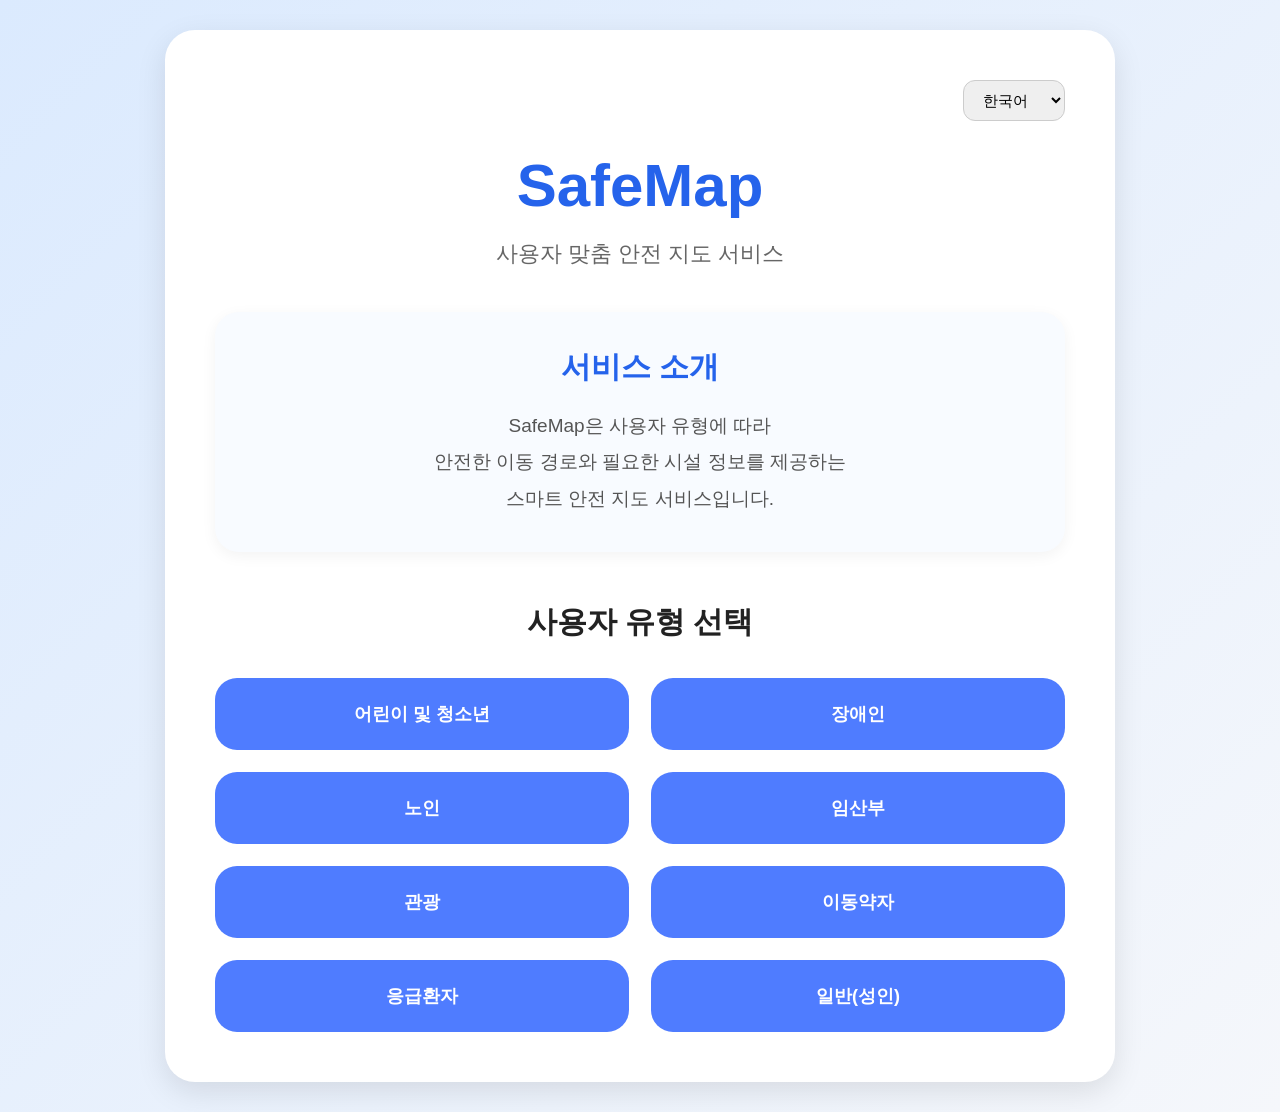
==== index.html @ ef24e7d9 "Add files via upload" ====
<!DOCTYPE html>
<html lang="ko">

<head>

    <meta charset="UTF-8">

    <meta name="viewport"
    content="width=device-width, initial-scale=1.0">

    <title>SafeMap</title>

    <link rel="stylesheet" href="style.css">

</head>

<body>

    <div class="container">

        <!-- 언어 선택 -->
        <div class="lang-box">

            <select id="langSelect">

                <option value="ko">한국어</option>

                <option value="en">English</option>

                <option value="ja">日本語</option>

                <option value="zh">中文</option>

            </select>

        </div>



        <!-- 제목 -->
        <h1 id="title">
            SafeMap
        </h1>



        <!-- 부제목 -->
        <p id="subtitle">

            사용자 맞춤 안전 지도 서비스

        </p>



        <!-- 서비스 설명 -->
        <div class="service-box">

            <h2 id="serviceTitle">
                서비스 소개
            </h2>

            <p id="serviceText">

                SafeMap은 사용자 유형에 따라<br>

                안전한 이동 경로와 필요한 시설 정보를 제공하는<br>

                스마트 안전 지도 서비스입니다.

            </p>

        </div>



        <!-- 사용자 선택 -->
        <h2 class="select-title" id="selectTitle">

            사용자 유형 선택

        </h2>



        <!-- 버튼 -->
        <div class="buttons">

            <button
            onclick="movePage('child.html')"
            id="childBtn">

                어린이 및 청소년 

            </button>



            <button
            onclick="movePage('disabled.html')"
            id="disabledBtn">

                장애인

            </button>



            <button
            onclick="movePage('senior.html')"
            id="seniorBtn">

                노인

            </button>



            <button
            onclick="movePage('pregnant.html')"
            id="pregnantBtn">

                임산부

            </button>



            <button
            onclick="movePage('tourist.html')"
            id="touristBtn">

                관광

            </button>



            <button
            onclick="movePage('weak.html')"
            id="weakBtn">

                이동약자

            </button>



            <button
            onclick="movePage('emergency.html')"
            id="emergencyBtn">

                응급환자

            </button>



            <button
            onclick="movePage('adult.html')"
            id="adultBtn">

                일반(성인)

            </button>

        </div>

    </div>



    <script src="script.js"></script>

</body>
</html>
---- style.css ----
* {

    margin: 0;

    padding: 0;

    box-sizing: border-box;
}



body {

    font-family: 'Malgun Gothic', sans-serif;

    background: linear-gradient(
        135deg,
        #dbeafe,
        #f5f7fb
    );

    min-height: 100vh;

    display: flex;

    justify-content: center;

    align-items: center;

    padding: 30px;
}



/* 전체 박스 */

.container {

    width: 90%;

    max-width: 950px;

    background-color: white;

    padding: 50px;

    border-radius: 30px;

    box-shadow: 0 10px 30px rgba(0,0,0,0.1);

    text-align: center;
}



/* 언어 선택 */

.lang-box {

    width: 100%;

    display: flex;

    justify-content: flex-end;

    margin-bottom: 30px;
}



#langSelect {

    padding: 10px 15px;

    border-radius: 12px;

    border: 1px solid #ccc;

    font-size: 15px;

    cursor: pointer;

    outline: none;

    transition: 0.2s;
}



#langSelect:hover {

    border-color: #4f7cff;
}



/* 제목 */

#title {

    font-size: 60px;

    color: #2563eb;

    margin-bottom: 15px;
}



/* 부제목 */

#subtitle {

    font-size: 22px;

    color: #666;

    margin-bottom: 40px;

    line-height: 1.7;
}



/* 서비스 소개 */

.service-box {

    background-color: #f8fbff;

    padding: 35px;

    border-radius: 24px;

    margin-bottom: 50px;

    box-shadow: 0 4px 15px rgba(0,0,0,0.05);
}



/* 서비스 소개 제목 */

#serviceTitle {

    font-size: 30px;

    color: #2563eb;

    margin-bottom: 20px;
}



/* 서비스 설명 */

#serviceText {

    font-size: 19px;

    color: #555;

    line-height: 1.9;
}



/* 사용자 선택 제목 */

.select-title {

    font-size: 30px;

    color: #222;

    margin-bottom: 35px;
}



/* 버튼 영역 */

.buttons {

    display: grid;

    grid-template-columns: repeat(2, 1fr);

    gap: 22px;
}



/* 버튼 */

button {

    padding: 24px;

    border: none;

    border-radius: 22px;

    background-color: #4f7cff;

    color: white;

    font-size: 18px;

    font-weight: bold;

    cursor: pointer;

    transition: 0.25s;
}



button:hover {

    transform: translateY(-5px);

    background-color: #2f5be7;

    box-shadow: 0 8px 20px rgba(79,124,255,0.3);
}



/* 모바일 */

@media screen and (max-width: 768px) {

    .container {

        padding: 30px 20px;
    }

    #title {

        font-size: 42px;
    }

    #subtitle {

        font-size: 17px;
    }

    #serviceTitle {

        font-size: 24px;
    }

    #serviceText {

        font-size: 16px;
    }

    .select-title {

        font-size: 24px;
    }

    .buttons {

        grid-template-columns: 1fr;
    }

    button {

        font-size: 16px;
    }
}
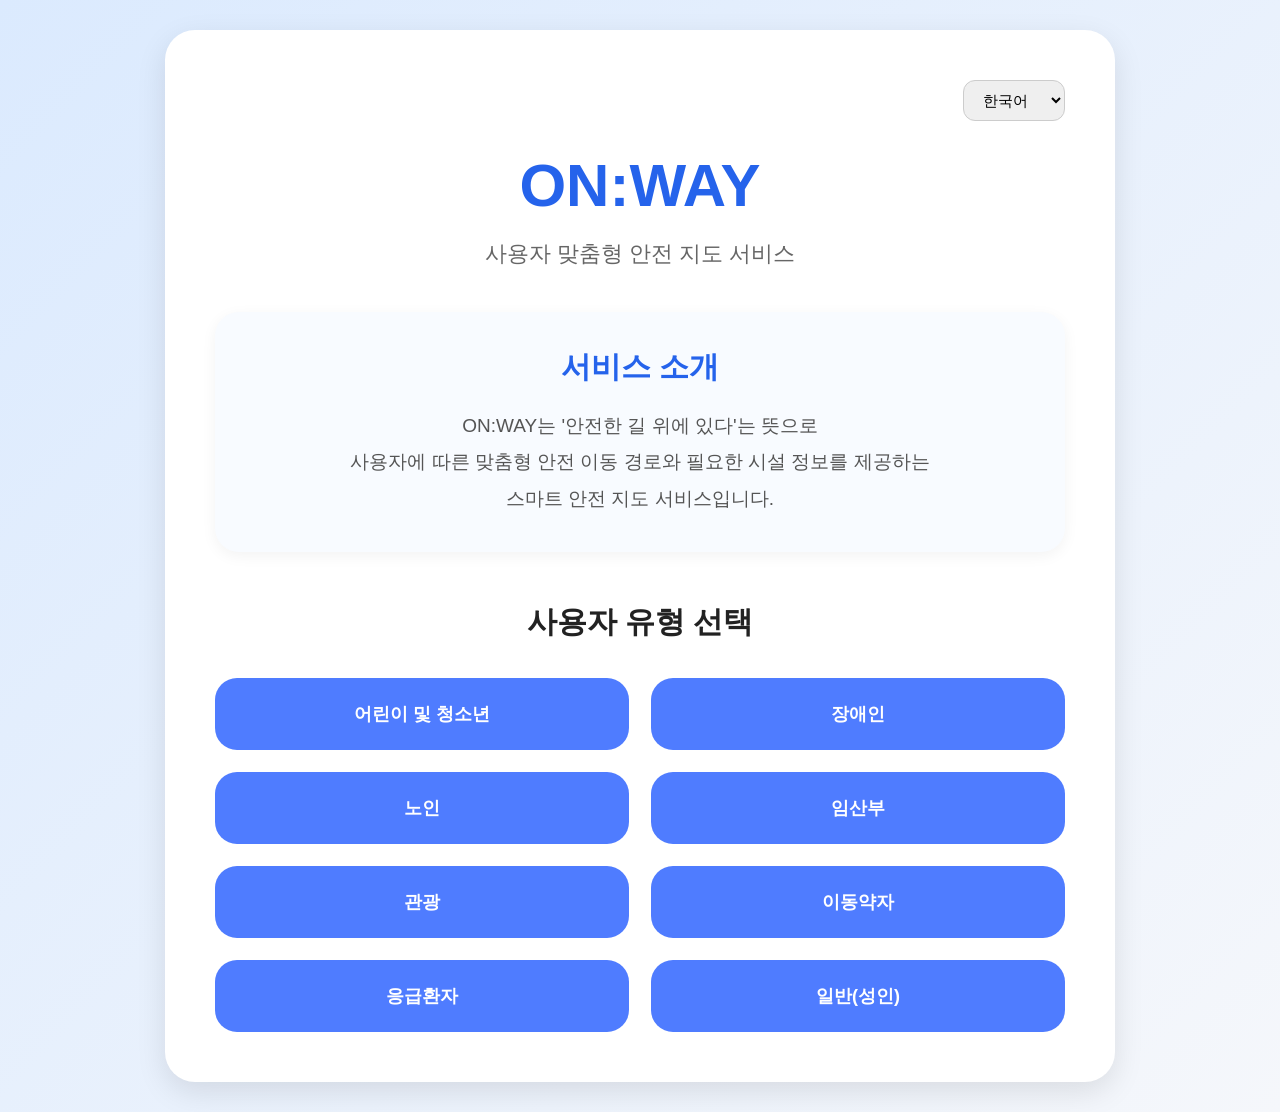
==== commit c0c979ea: "Add files via upload" ====
--- a/index.html
+++ b/index.html
@@ -39,7 +39,7 @@
 
         <!-- 제목 -->
         <h1 id="title">
-            SafeMap
+            ON:WAY
         </h1>
 
 
@@ -47,7 +47,7 @@
         <!-- 부제목 -->
         <p id="subtitle">
 
-            사용자 맞춤 안전 지도 서비스
+            사용자 맞춤형 안전 지도 서비스
 
         </p>
 
@@ -62,9 +62,9 @@
 
             <p id="serviceText">
 
-                SafeMap은 사용자 유형에 따라<br>
+                ON:WAY는 '안전한 길 위에 있다'는 뜻으로<br>
 
-                안전한 이동 경로와 필요한 시설 정보를 제공하는<br>
+                사용자에 따른 맞춤형 안전 이동 경로와 필요한 시설 정보를 제공하는<br>
 
                 스마트 안전 지도 서비스입니다.
 
@@ -137,8 +137,8 @@
 
 
             <button
-            onclick="movePage('weak.html')"
-            id="weakBtn">
+            onclick="movePage('moveweak.html')"
+            id="moveweakBtn">
 
                 이동약자
 
